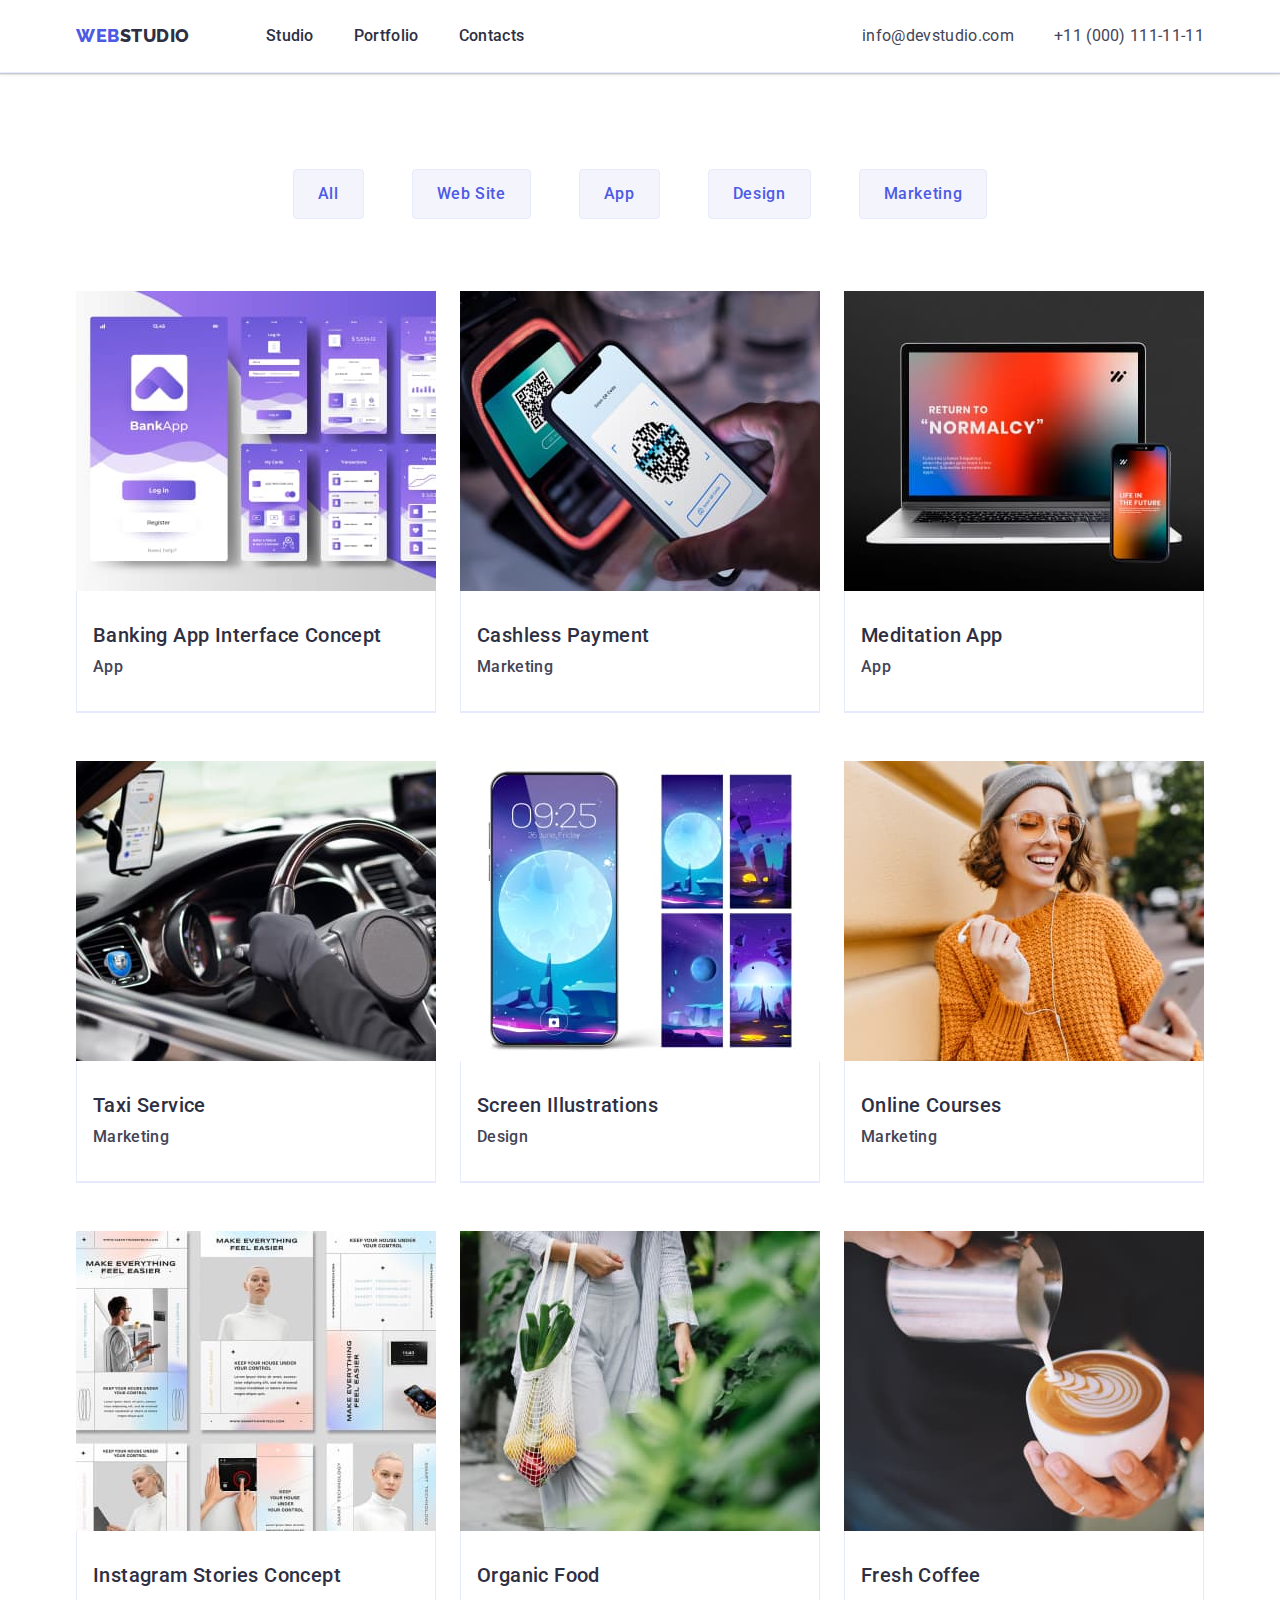
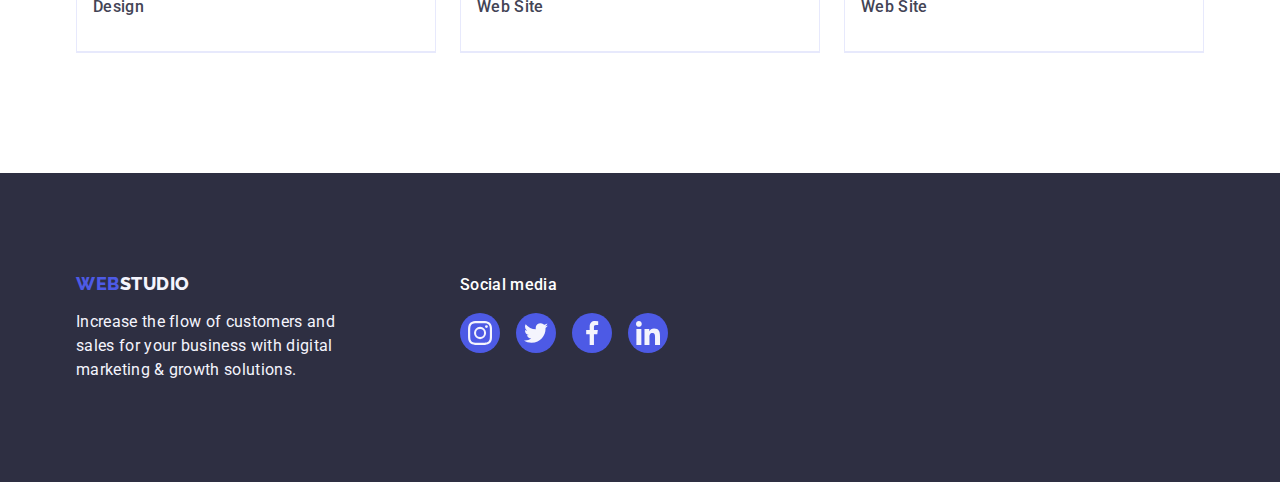
==== portfolio.html @ 9d6d5d7f "Initial commit" ====
<!DOCTYPE html>
<html lang="en">
  <head>
    <meta charset="UTF-8" />
    <meta http-equiv="X-UA-Compatible" content="IE=edge" />
    <meta name="viewport" content="width=device-width, initial-scale=1.0" />
    <title>Document</title>
    <link rel="preconnect" href="https://fonts.googleapis.com" />
    <link rel="preconnect" href="https://fonts.gstatic.com" crossorigin />
    <link
      href="https://fonts.googleapis.com/css2?family=Raleway:wght@800&family=Roboto:wght@400;500;700&display=swap"
      rel="stylesheet"
    />
    <link
      href="https://cdn.jsdelivr.net/npm/modern-normalize@1.1.0/modern-normalize.min.css"
      rel="stylesheet"
    />
    <link rel="stylesheet" href="./css/styles.css" />
  </head>
  <body class="page">
    <!-- Header  -->
    <header class="header">
      <div class="container main-info">
        <nav class="site-nav main-info">
          <a href="./index.html" class="logo link"
            >Web<span class="logo-studio">Studio</span></a
          >
          <ul class="nav-list list">
            <li class="item"><a href="./index.html" class="link">Studio</a></li>
            <li class="item">
              <a href="./portfolio.html" class="link">Portfolio</a>
            </li>
            <li class="item"><a href="" class="link">Contacts</a></li>
          </ul>
        </nav>

        <address class="address">
          <ul class="contacts list">
            <li class="item">
              <a href="mailto:info@devstudio.com" class="address-item link"
                >info@devstudio.com</a
              >
            </li>
            <li class="item">
              <a href="tel:+110001111111" class="address-item link"
                >+11 (000) 111-11-11</a
              >
            </li>
          </ul>
        </address>
      </div>
    </header>

    <main>
      <!-- List of Products Section  -->
      <section class="section">
        <div class="container">
          <h1 hidden>Our Projects</h1>
          <ul class="buttons list">
            <li class="item"><button type="button" class="btn">All</button></li>
            <li class="item">
              <button type="button" class="btn">Web Site</button>
            </li>
            <li class="item"><button type="button" class="btn">App</button></li>
            <li class="item">
              <button type="button" class="btn">Design</button>
            </li>
            <li class="item">
              <button type="button" class="btn">Marketing</button>
            </li>
          </ul>

          <ul class="work-list list">
            <li class="item card">
              <a href="" class="work-list-link link">
                <img
                  src="./images/Portfolio/img-1.jpg"
                  alt="Banking app interface"
                  width="360"
                  height="300"
                />
                <div class="apps">
                  <h2 class="service">Banking App Interface Concept</h2>
                  <p class="field">App</p>
                </div>
              </a>
            </li>
            <li class="item card">
              <a href="" class="work-list-link link">
                <img
                  src="./images/Portfolio/img-2.jpg"
                  alt="A process of cashless payment"
                  width="360"
                  height="300"
                />
                <div class="apps">
                  <h2 class="service">Cashless Payment</h2>
                  <p class="field">Marketing</p>
                </div>
              </a>
            </li>
            <li class="item card">
              <a href="" class="work-list-link link">
                <img
                  src="./images/Portfolio/img-3.jpg"
                  alt="Meditation app interface"
                  width="360"
                  height="300"
                />
                <div class="apps">
                  <h2 class="service">Meditation App</h2>
                  <p class="field">App</p>
                </div>
              </a>
            </li>
            <li class="item card">
              <a href="" class="work-list-link link">
                <img
                  src="./images/Portfolio/img-4.jpg"
                  alt="Taxi"
                  width="360"
                  height="300"
                />
                <div class="apps">
                  <h2 class="service">Taxi Service</h2>
                  <p class="field">Marketing</p>
                </div>
              </a>
            </li>
            <li class="item card">
              <a href="" class="work-list-link link">
                <img
                  src="./images/Portfolio/img-5.jpg"
                  alt="Screen illustrations"
                  width="360"
                  height="300"
                />
                <div class="apps">
                  <h2 class="service">Screen Illustrations</h2>
                  <p class="field">Design</p>
                </div>
              </a>
            </li>
            <li class="item card">
              <a href="" class="work-list-link link">
                <img
                  src="./images/Portfolio/img-6.jpg"
                  alt="A girl with a phone"
                  width="360"
                  height="300"
                />
                <div class="apps">
                  <h2 class="service">Online Courses</h2>
                  <p class="field">Marketing</p>
                </div>
              </a>
            </li>
            <li class="item card">
              <a href="" class="work-list-link link">
                <img
                  src="./images/Portfolio/img-7.jpg"
                  alt="Instagram stories"
                  width="360"
                  height="300"
                />
                <div class="apps">
                  <h2 class="service">Instagram Stories Concept</h2>
                  <p class="field">Design</p>
                </div>
              </a>
            </li>
            <li class="item card">
              <a href="" class="work-list-link link">
                <img
                  src="./images/Portfolio/img-8.jpg"
                  alt="A woman carrying a shopping bag"
                  width="360"
                  height="300"
                />
                <div class="apps">
                  <h2 class="service">Organic Food</h2>
                  <p class="field">Web Site</p>
                </div>
              </a>
            </li>
            <li class="item card">
              <a href="" class="work-list-link link">
                <img
                  src="./images/Portfolio/img-9.jpg"
                  alt="Coffee"
                  width="360"
                  height="300"
                />
                <div class="apps">
                  <h2 class="service">Fresh Coffee</h2>
                  <p class="field">Web Site</p>
                </div>
              </a>
            </li>
          </ul>
        </div>
      </section>
    </main>

    <!-- Footer  -->
    <footer class="footer">
      <div class="container footer-info">
        <div class="company-info">
          <a href="./index.html" class="footer-logo link"
            >Web<span class="footer-studio">Studio</span></a
          >
          <p class="footer-text">
            Increase the flow of customers and sales for your business with
            digital marketing & growth solutions.
          </p>
        </div>
        <div class="social-media">
          <p class="social-media-title">Social media</p>
          <ul class="social-media-list list">
            <li class="social-media-item">
              <a href="" class="social-media-link">
                <svg class="social-media-icon" width="24" height="24">
                  <use href="./images/icon.svg#instagram"></use>
                </svg>
              </a>
            </li>
            <li class="social-media-item">
              <a href="" class="social-media-link">
                <svg class="social-media-icon" width="24" height="24">
                  <use href="./images/icon.svg#twitter"></use>
                </svg>
              </a>
            </li>
            <li class="social-media-item">
              <a href="" class="social-media-link">
                <svg class="social-media-icon" width="24" height="24">
                  <use href="./images/icon.svg#facebook"></use>
                </svg>
              </a>
            </li>
            <li class="social-media-item">
              <a href="" class="social-media-link">
                <svg class="social-media-icon" width="24" height="24">
                  <use href="./images/icon.svg#linkedin"></use>
                </svg>
              </a>
            </li>
          </ul>
        </div>
      </div>
    </footer>
  </body>
</html>
---- css/styles.css ----
:root {
  --dark-color: #2e2f42;
  --text-color: #434455;
  --primary-brand-color: #4d5ae5;
  --white-background-color: #ffffff;
  --light-color: #f4f4fd;
  --pressed-state-color: #404bbf;
  --accent-color: #e7e9fc;
  --subtle-text-color: #8e8f99;
  --light-grey-color: #afb1b8;
}

/* Reset*/
.page {
  background-color: var(--white-background-color);
  color: var(--text-color);
  font-family: Roboto, sans-serif;
}

.list {
  padding: 0;
  margin: 0;
  list-style: none;
}

img {
  display: block;
  max-width: 100%;
  height: auto;
}

h1,
h2,
h3,
h4,
h5,
h6,
p {
  margin-top: 0;
  margin-bottom: 0;
}

.link {
  color: var(--dark-color);
  font-weight: 500;
  font-size: 16px;
  line-height: 1.5;
  letter-spacing: 0.02em;
  text-decoration: none;
}

/* Header */
.header {
  border-bottom: 1px solid var(--accent-color);
  box-shadow: 0px 2px 1px rgba(46, 47, 66, 0.08),
    0px 1px 1px rgba(46, 47, 66, 0.16), 0px 1px 6px rgba(46, 47, 66, 0.08);
}

.logo-studio {
  color: var(--dark-color);
}

.main-info {
  display: flex;
  align-items: center;
}

.logo {
  margin-right: 76px;

  color: var(--primary-brand-color);

  font-family: Raleway, sans-serif;
  font-weight: 800;
  font-size: 18px;
  line-height: 1.17;
  letter-spacing: 0.03em;
  text-transform: uppercase;
  text-decoration: none;
}

.link:hover,
.link:focus,
.mail:active,
.tell:active {
  color: var(--pressed-state-color);
}

.nav-list,
.address {
  display: flex;
}

.nav-list {
  gap: 40px;
}

.nav-list .link {
  display: block;
  padding-top: 24px;
  padding-bottom: 24px;
}

.contacts {
  display: flex;
}

.contacts {
  gap: 40px;
}

.address {
  margin-left: auto;

  font-style: normal;
}
.address-item {
  color: var(--text-color);

  font-weight: 400;
  font-size: 16px;
  line-height: 1.5;
  letter-spacing: 0.02em;
  text-decoration: none;
}

/* 1st Section/Hero Section*/
.overlay {
  max-width: 1440px;
  height: 600px;
  margin-left: auto;
  margin-right: auto;

  background-image: linear-gradient(
      rgba(46, 47, 66, 0.7),
      rgba(46, 47, 66, 0.7)
    ),
    url(../images/office.jpg);
  background-repeat: no-repeat;
  background-position: center;
  background-size: cover;
}

.container {
  margin-left: auto;
  margin-right: auto;
  width: 1158px;
  padding-left: 15px;
  padding-right: 15px;
}

.hero {
  width: 1440px;
  padding-top: 188px;
  padding-bottom: 188px;

  background-color: var(--dark-color);
}

.hero-title {
  max-width: 496px;
  margin: 0 auto;
  margin-top: 0;
  margin-bottom: 48px;

  color: var(--white-background-color);

  font-weight: 700;
  font-size: 56px;
  line-height: 1.07;
  letter-spacing: 0.02em;
  text-transform: capitalize;
}

.button {
  display: block;
  margin: 0 auto;
  padding: 16px 32px;
  min-width: 169px;
  min-height: 56px;

  border-radius: 4px;
  border: none;

  color: var(--white-background-color);
  background-color: var(--primary-brand-color);

  font-family: "Roboto", sans-serif;
  font-weight: 500;
  font-size: 16px;
  line-height: 1.5;
  letter-spacing: 0.04em;

  cursor: pointer;
}

.button:hover,
.button:focus {
  background-color: var(--pressed-state-color);
}

/* 2nd Section/Features Section*/
.features-list {
  display: flex;
  gap: 24px;
}

.features-list .item {
  width: calc((100% - 72px) / 4);
}

.overlay-icon {
  display: flex;
  align-items: center;
  justify-content: center;
  margin-bottom: 8px;
  height: 112px;

  background: var(--light-color);

  border-radius: 4px;
}
.features {
  padding-top: 120px;
  padding-bottom: 120px;
}

.features-title {
  color: var(--dark-color);
}

.features-subtitle,
.service {
  margin-top: 0;
  margin-bottom: 8px;

  color: var(--dark-color);

  font-weight: 500;
  font-size: 20px;
  line-height: 1.2;
  letter-spacing: 0.02em;
}

.features-text,
.position {
  margin-top: 0;
  margin-bottom: 0;

  color: var(--text-color);

  font-size: 16px;
  line-height: 1.5;
  letter-spacing: 0.02em;
}

/* 3rd Section/What are we doing Section*/

.pictures {
  padding-bottom: 120px;
}

.section-title {
  margin-bottom: 72px;

  color: var(--dark-color);

  font-weight: 700;
  font-size: 36px;
  line-height: 1.1;
  text-align: center;
  letter-spacing: 0.02em;
  text-transform: capitalize;
}

.img-list {
  display: flex;
  gap: 24px;
}

.img-list .item {
  width: calc((100% - 48px) / 3);
}

.team {
  display: flex;
  gap: 24px;
}

.team .item {
  width: calc((100% - 72px) / 4);
}

/* 4th Section/Members Section*/
.info {
  padding: 32px 0;
}

.members {
  padding-top: 120px;
  padding-bottom: 120px;

  background-color: var(--light-color);
  color: var(--dark-color);
}

.team-member {
  width: 264px;

  box-shadow: 0px 1px 6px rgba(46, 47, 66, 0.08),
    0px 1px 1px rgba(46, 47, 66, 0.16), 0px 2px 1px rgba(46, 47, 66, 0.08);
  border-radius: 0px 0px 4px 4px;

  background-color: #ffffff;
}

.name {
  margin-bottom: 8px;

  color: var(--dark-color);

  font-weight: 500;
  font-size: 20px;
  line-height: 1.2;
  letter-spacing: 0.02em;
  text-align: center;
}

.position {
  margin-bottom: 8px;

  text-align: center;
}

.socials-icon {
  fill: var(--light-color);
}

.socials {
  display: flex;
  justify-content: center;
  gap: 24px;
}

.socials-item {
  width: 40px;
  height: 40px;
}

.socials-link {
  display: flex;
  align-items: center;
  justify-content: center;
  width: 100%;
  height: 100%;

  background: var(--primary-brand-color);

  border-radius: 50%;
}

.socials-link:hover,
.socials-link:focus {
  background-color: #404bbf;
}

/* 5th Section/Clients Section*/
.clients {
  padding-top: 120px;
  padding-bottom: 120px;
}

.companies {
  display: flex;
  gap: 24px;
}

.companies-list {
  width: calc((100% - 120px) / 6);
  display: flex;
  height: 88px;
}

.companies-item {
  width: 105px;
  height: 56px;
  margin: 16px 32px;
}

.companies-link {
  display: flex;
  width: 100%;
  height: 100%;
  justify-content: center;
  align-items: center;

  color: var(--light-grey-color);

  border: 1px solid var(--subtle-text-color);
  border-radius: 4px;
}

.companies-link:hover,
.companies-link:focus {
  border-color: #404bbf;
  color: #404bbf;
}

.companies-item {
  fill: currentColor;
}

/* Footer Section*/
.footer {
  background-color: var(--dark-color);
  padding-top: 100px;
  padding-bottom: 100px;
}

.footer-logo {
  display: inline-block;
  margin-bottom: 16px;

  color: var(--primary-brand-color);

  font-family: "Raleway", sans-serif;
  font-weight: 800;
  font-size: 18px;
  line-height: 1.17;
  letter-spacing: 0.03em;
  text-transform: uppercase;
  text-decoration: none;
}

.footer-studio {
  color: var(--light-color);
}

.footer-text {
  width: 264px;

  color: var(--light-color);

  font-weight: 400;
  font-size: 16px;
  line-height: 1.5;
  letter-spacing: 0.02em;
}

.footer-info {
  display: flex;
  gap: 120px;
  align-items: baseline;
}

.social-media-title {
  margin-bottom: 16px;

  color: var(--white-background-color);

  font-weight: 500;
  font-size: 16px;
  line-height: 1.5;
  letter-spacing: 0.02em;
}

.social-media-icon {
  width: 24px;
  height: 24px;

  fill: var(--light-color);
}

.social-media-list {
  display: flex;
  gap: 16px;
}

.social-media-item {
  width: 40px;
  height: 40px;
}

.social-media-link {
  display: flex;
  align-items: center;
  justify-content: center;
  width: 100%;
  height: 100%;

  background-color: var(--primary-brand-color);

  border-radius: 50%;
}

.social-media-link:hover,
.social-media-link:focus {
  background-color: #31d0aa;
}

.section {
  padding: 96px 0 120px;
}

/* Portfolio Main*/
.buttons {
  display: flex;
  gap: 24px;
  justify-content: center;
  margin-bottom: 72px;
}

.buttons .item {
  margin-right: 24px;
}

.buttons .item:last-child {
  margin-right: 0;
}

.btn {
  padding: 12px 24px;

  background-color: var(--light-color);
  color: var(--primary-brand-color);

  border-radius: 4px;
  border: 1px solid #e7e9fc;

  font-family: "Roboto", sans-serif;
  font-weight: 500;
  font-size: 16px;
  line-height: 1.5;
  letter-spacing: 0.04em;

  cursor: pointer;
}

.btn:hover,
.btn:focus {
  color: #ffffff;
  background-color: #404bbf;

  border: 1px solid transparent;
  box-shadow: 0px 3px 1px rgba(0, 0, 0, 0.1), 0px 2px 1px rgba(0, 0, 0, 0.08),
    0px 2px 2px rgba(0, 0, 0, 0.12);
}

.apps {
  padding: 32px 16px;

  border: 1px solid #e7e9fc;
  border-top: none;
}

.card {
  border-bottom: 1px solid var(--accent-color);
}

.service {
  margin-bottom: 8px;

  font-weight: 500;
  font-size: 20px;
  line-height: 1.2;
  letter-spacing: 0.02em;

  color: var(--dark-color);
}

.field {
  font-size: 16px;
  line-height: 1.5;
  letter-spacing: 0.02em;

  color: var(--text-color);
}

.work-list {
  display: flex;
  flex-wrap: wrap;

  column-gap: 24px;
  row-gap: 48px;
}

.work-list .item {
  width: calc((100% - 48px) / 3);
}

.work-list-link {
  display: block;
}

.work-list-link:hover,
.work-list-link:focus {
  box-shadow: 0px 1px 6px rgba(46, 47, 66, 0.08),
    0px 1px 1px rgba(46, 47, 66, 0.16), 0px 2px 1px rgba(46, 47, 66, 0.08);
}
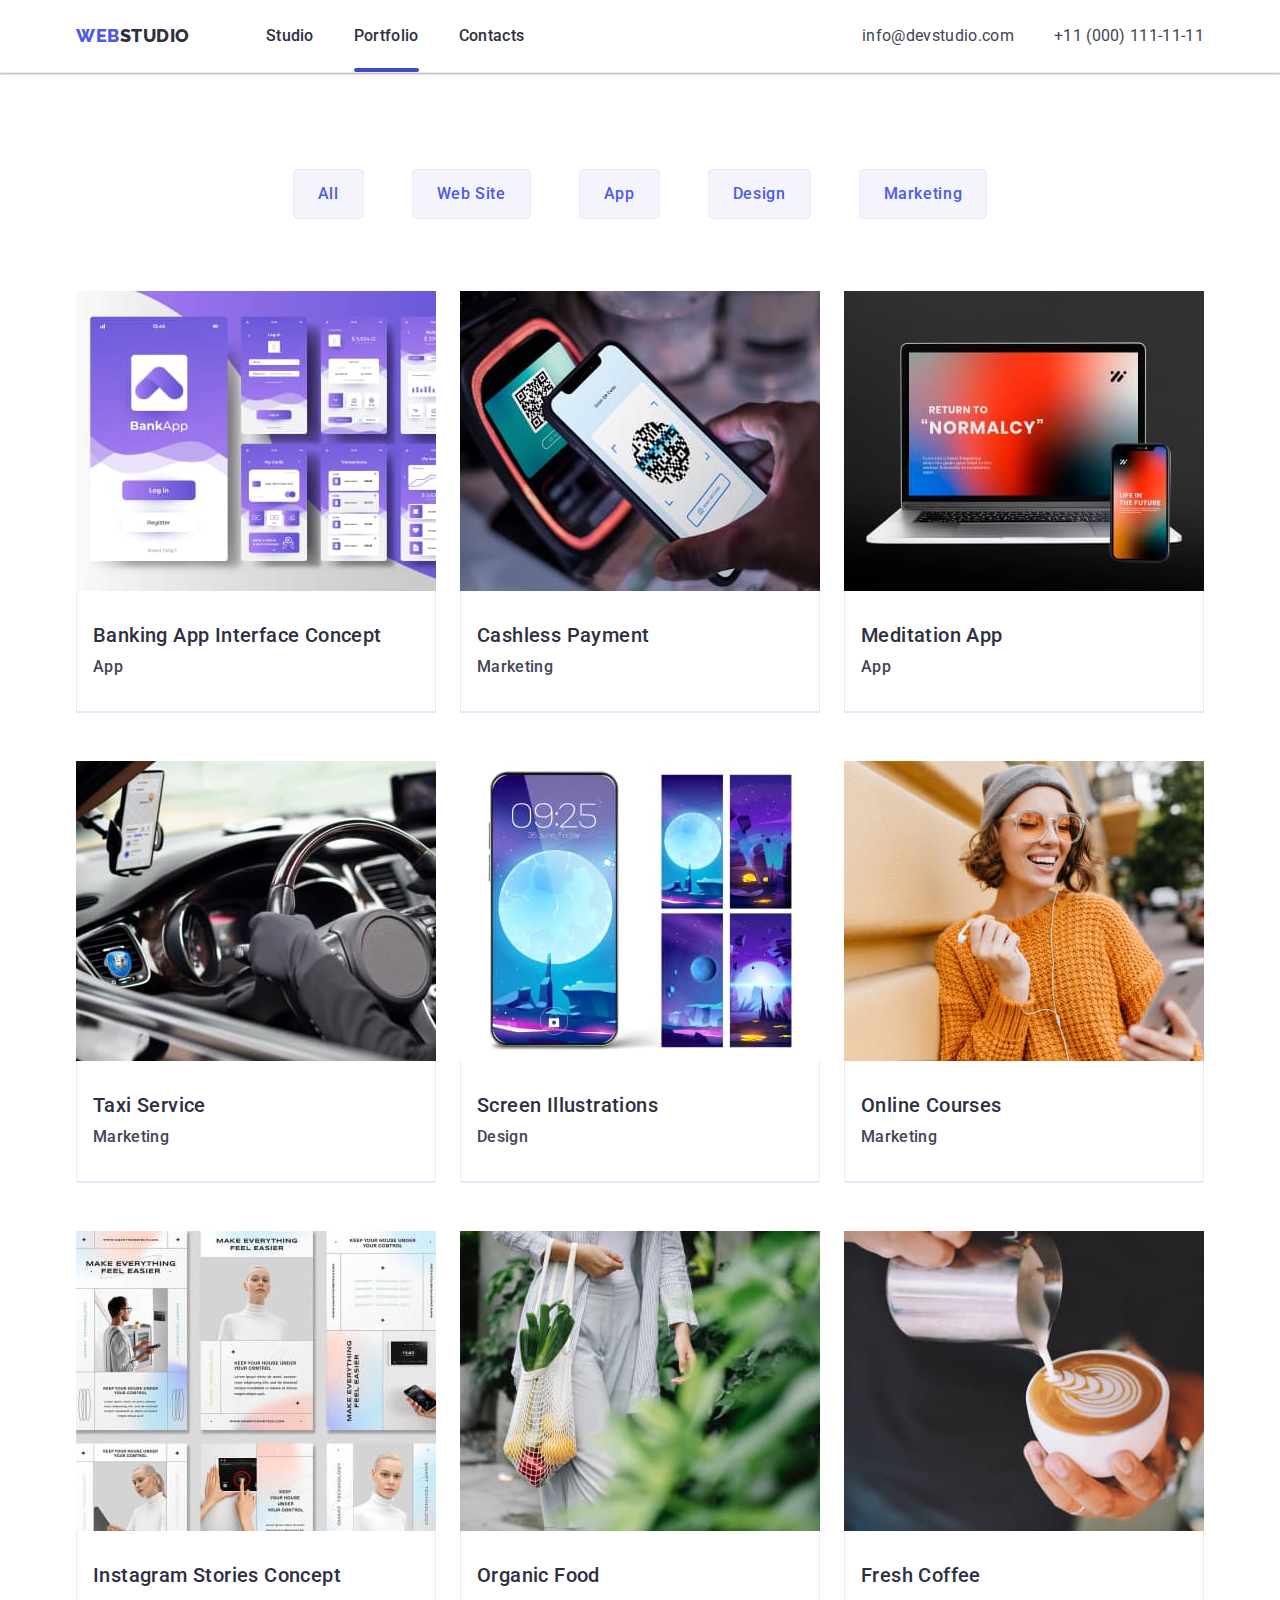
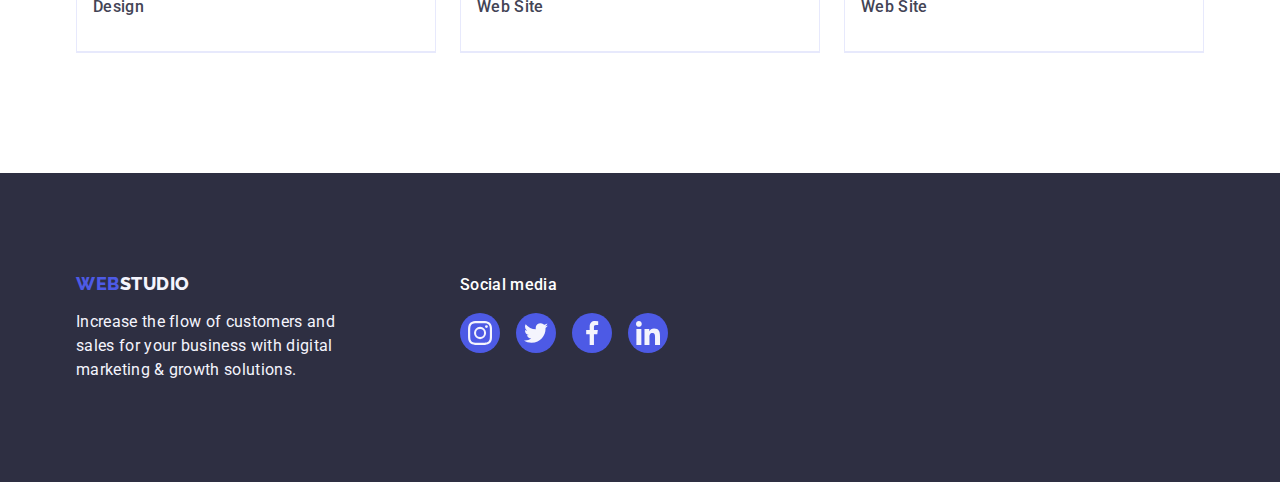
==== commit 8479ebee: "first-completed" ====
--- a/portfolio.html
+++ b/portfolio.html
@@ -28,7 +28,7 @@
           <ul class="nav-list list">
             <li class="item"><a href="./index.html" class="link">Studio</a></li>
             <li class="item">
-              <a href="./portfolio.html" class="link">Portfolio</a>
+              <a href="./portfolio.html" class="link current">Portfolio</a>
             </li>
             <li class="item"><a href="" class="link">Contacts</a></li>
           </ul>
@@ -73,12 +73,21 @@
           <ul class="work-list list">
             <li class="item card">
               <a href="" class="work-list-link link">
-                <img
-                  src="./images/Portfolio/img-1.jpg"
-                  alt="Banking app interface"
-                  width="360"
-                  height="300"
-                />
+                <div class="product-thumb">
+                  <img
+                    src="./images/Portfolio/img-1.jpg"
+                    alt="Banking app interface"
+                    width="360"
+                    height="300"
+                  />
+                  <div class="product-overlay">
+                    <p class="product-description">
+                      14 Stylish and User-Friendly App Design Concepts · Task
+                      Manager App · Calorie Tracker App · Exotic Fruit Ecommerce
+                      App · Cloud Storage App
+                    </p>
+                  </div>
+                </div>
                 <div class="apps">
                   <h2 class="service">Banking App Interface Concept</h2>
                   <p class="field">App</p>
@@ -87,12 +96,21 @@
             </li>
             <li class="item card">
               <a href="" class="work-list-link link">
-                <img
-                  src="./images/Portfolio/img-2.jpg"
-                  alt="A process of cashless payment"
-                  width="360"
-                  height="300"
-                />
+                <div class="product-thumb">
+                  <img
+                    src="./images/Portfolio/img-2.jpg"
+                    alt="A process of cashless payment"
+                    width="360"
+                    height="300"
+                  />
+                  <div class="product-overlay">
+                    <p class="product-description">
+                      14 Stylish and User-Friendly App Design Concepts · Task
+                      Manager App · Calorie Tracker App · Exotic Fruit Ecommerce
+                      App · Cloud Storage App
+                    </p>
+                  </div>
+                </div>
                 <div class="apps">
                   <h2 class="service">Cashless Payment</h2>
                   <p class="field">Marketing</p>
@@ -101,12 +119,21 @@
             </li>
             <li class="item card">
               <a href="" class="work-list-link link">
-                <img
-                  src="./images/Portfolio/img-3.jpg"
-                  alt="Meditation app interface"
-                  width="360"
-                  height="300"
-                />
+                <div class="product-thumb">
+                  <img
+                    src="./images/Portfolio/img-3.jpg"
+                    alt="Meditation app interface"
+                    width="360"
+                    height="300"
+                  />
+                  <div class="product-overlay">
+                    <p class="product-description">
+                      14 Stylish and User-Friendly App Design Concepts · Task
+                      Manager App · Calorie Tracker App · Exotic Fruit Ecommerce
+                      App · Cloud Storage App
+                    </p>
+                  </div>
+                </div>
                 <div class="apps">
                   <h2 class="service">Meditation App</h2>
                   <p class="field">App</p>
@@ -115,12 +142,21 @@
             </li>
             <li class="item card">
               <a href="" class="work-list-link link">
-                <img
-                  src="./images/Portfolio/img-4.jpg"
-                  alt="Taxi"
-                  width="360"
-                  height="300"
-                />
+                <div class="product-thumb">
+                  <img
+                    src="./images/Portfolio/img-4.jpg"
+                    alt="Taxi"
+                    width="360"
+                    height="300"
+                  />
+                  <div class="product-overlay">
+                    <p class="product-description">
+                      14 Stylish and User-Friendly App Design Concepts · Task
+                      Manager App · Calorie Tracker App · Exotic Fruit Ecommerce
+                      App · Cloud Storage App
+                    </p>
+                  </div>
+                </div>
                 <div class="apps">
                   <h2 class="service">Taxi Service</h2>
                   <p class="field">Marketing</p>
@@ -129,12 +165,21 @@
             </li>
             <li class="item card">
               <a href="" class="work-list-link link">
-                <img
-                  src="./images/Portfolio/img-5.jpg"
-                  alt="Screen illustrations"
-                  width="360"
-                  height="300"
-                />
+                <div class="product-thumb">
+                  <img
+                    src="./images/Portfolio/img-5.jpg"
+                    alt="Screen illustrations"
+                    width="360"
+                    height="300"
+                  />
+                  <div class="product-overlay">
+                    <p class="product-description">
+                      14 Stylish and User-Friendly App Design Concepts · Task
+                      Manager App · Calorie Tracker App · Exotic Fruit Ecommerce
+                      App · Cloud Storage App
+                    </p>
+                  </div>
+                </div>
                 <div class="apps">
                   <h2 class="service">Screen Illustrations</h2>
                   <p class="field">Design</p>
@@ -143,12 +188,21 @@
             </li>
             <li class="item card">
               <a href="" class="work-list-link link">
-                <img
-                  src="./images/Portfolio/img-6.jpg"
-                  alt="A girl with a phone"
-                  width="360"
-                  height="300"
-                />
+                <div class="product-thumb">
+                  <img
+                    src="./images/Portfolio/img-6.jpg"
+                    alt="A girl with a phone"
+                    width="360"
+                    height="300"
+                  />
+                  <div class="product-overlay">
+                    <p class="product-description">
+                      14 Stylish and User-Friendly App Design Concepts · Task
+                      Manager App · Calorie Tracker App · Exotic Fruit Ecommerce
+                      App · Cloud Storage App
+                    </p>
+                  </div>
+                </div>
                 <div class="apps">
                   <h2 class="service">Online Courses</h2>
                   <p class="field">Marketing</p>
@@ -157,12 +211,21 @@
             </li>
             <li class="item card">
               <a href="" class="work-list-link link">
-                <img
-                  src="./images/Portfolio/img-7.jpg"
-                  alt="Instagram stories"
-                  width="360"
-                  height="300"
-                />
+                <div class="product-thumb">
+                  <img
+                    src="./images/Portfolio/img-7.jpg"
+                    alt="Instagram stories"
+                    width="360"
+                    height="300"
+                  />
+                  <div class="product-overlay">
+                    <p class="product-description">
+                      14 Stylish and User-Friendly App Design Concepts · Task
+                      Manager App · Calorie Tracker App · Exotic Fruit Ecommerce
+                      App · Cloud Storage App
+                    </p>
+                  </div>
+                </div>
                 <div class="apps">
                   <h2 class="service">Instagram Stories Concept</h2>
                   <p class="field">Design</p>
@@ -171,12 +234,21 @@
             </li>
             <li class="item card">
               <a href="" class="work-list-link link">
-                <img
-                  src="./images/Portfolio/img-8.jpg"
-                  alt="A woman carrying a shopping bag"
-                  width="360"
-                  height="300"
-                />
+                <div class="product-thumb">
+                  <img
+                    src="./images/Portfolio/img-8.jpg"
+                    alt="A woman carrying a shopping bag"
+                    width="360"
+                    height="300"
+                  />
+                  <div class="product-overlay">
+                    <p class="product-description">
+                      14 Stylish and User-Friendly App Design Concepts · Task
+                      Manager App · Calorie Tracker App · Exotic Fruit Ecommerce
+                      App · Cloud Storage App
+                    </p>
+                  </div>
+                </div>
                 <div class="apps">
                   <h2 class="service">Organic Food</h2>
                   <p class="field">Web Site</p>
@@ -185,12 +257,21 @@
             </li>
             <li class="item card">
               <a href="" class="work-list-link link">
-                <img
-                  src="./images/Portfolio/img-9.jpg"
-                  alt="Coffee"
-                  width="360"
-                  height="300"
-                />
+                <div class="product-thumb">
+                  <img
+                    src="./images/Portfolio/img-9.jpg"
+                    alt="Coffee"
+                    width="360"
+                    height="300"
+                  />
+                  <div class="product-overlay">
+                    <p class="product-description">
+                      14 Stylish and User-Friendly App Design Concepts · Task
+                      Manager App · Calorie Tracker App · Exotic Fruit Ecommerce
+                      App · Cloud Storage App
+                    </p>
+                  </div>
+                </div>
                 <div class="apps">
                   <h2 class="service">Fresh Coffee</h2>
                   <p class="field">Web Site</p>
--- a/css/styles.css
+++ b/css/styles.css
@@ -95,10 +95,30 @@
   gap: 40px;
 }
 
+.nav-list .item {
+  position: relative;
+}
+
 .nav-list .link {
   display: block;
   padding-top: 24px;
   padding-bottom: 24px;
+}
+
+.nav-list .link:after {
+  position: absolute;
+  display: block;
+  content: "";
+  height: 4px;
+  width: 100%;
+  bottom: 0;
+  border-radius: 2px;
+}
+
+.nav-list .link:hover::after,
+.nav-list .link:focus::after,
+.nav-list .current::after {
+  background-color: var(--pressed-state-color);
 }
 
 .contacts {
@@ -199,6 +219,69 @@
   background-color: var(--pressed-state-color);
 }
 
+/*MODAL*/
+
+.backdrop {
+  position: fixed;
+  top: 0;
+  left: 0;
+
+  width: 100%;
+  height: 100%;
+
+  background: rgba(46, 47, 66, 0.4);
+
+  opacity: 1;
+
+  transition: opacity 250ms cubic-bezier(0.4, 0, 0.2, 1);
+}
+
+.backdrop.is-hidden {
+  opacity: 0;
+  pointer-events: none;
+}
+
+.backdrop.is-hidden .modal {
+  transform: translate(-50%, -50%) scale(0.7);
+}
+.modal {
+  position: absolute;
+  top: 50%;
+  left: 50%;
+  transform: translate(-50%, -50%) scale(1);
+
+  width: 408px;
+  min-height: 576px;
+  padding: 24px;
+
+  background: #fcfcfc;
+
+  box-shadow: 0px 1px 1px rgba(0, 0, 0, 0.14), 0px 1px 3px rgba(0, 0, 0, 0.12),
+    0px 2px 1px rgba(0, 0, 0, 0.2);
+  border-radius: 4px;
+
+  transition: transform 250ms cubic-bezier(0.4, 0, 0.2, 1);
+}
+
+.modal-btn {
+  display: flex;
+  justify-content: center;
+  align-items: center;
+  margin-top: 24px;
+  margin-right: 24px;
+
+  position: absolute;
+  width: 24px;
+  height: 24px;
+  top: 0;
+  right: 0;
+
+  background: var(--accent-color);
+  border: 1px solid rgba(0, 0, 0, 0.1);
+  border-radius: 50%;
+
+  cursor: pointer;
+}
 /* 2nd Section/Features Section*/
 .features-list {
   display: flex;
@@ -546,6 +629,43 @@
     0px 2px 2px rgba(0, 0, 0, 0.12);
 }
 
+.product-thumb {
+  position: relative;
+  overflow: hidden;
+}
+
+.product-description {
+  padding-top: 40px;
+  padding-right: 32px;
+  padding-left: 32px;
+  color: var(--light-color);
+
+  font-style: normal;
+  font-weight: 400;
+  font-size: 16px;
+  line-height: 1.5;
+  letter-spacing: 0.02em;
+}
+.product-overlay {
+  position: absolute;
+  display: flex;
+  justify-content: center;
+  width: 100%;
+  height: 100%;
+  top: 0;
+  left: 0;
+
+  background-color: var(--primary-brand-color);
+
+  transform: translateY(100%);
+  transition: transform 250ms cubic-bezier(0.4, 0, 0.2, 1);
+}
+
+.work-list .item:hover .product-overlay,
+.work-list .item:focus .product-overlay {
+  transform: translateY(0);
+}
+
 .apps {
   padding: 32px 16px;
 
